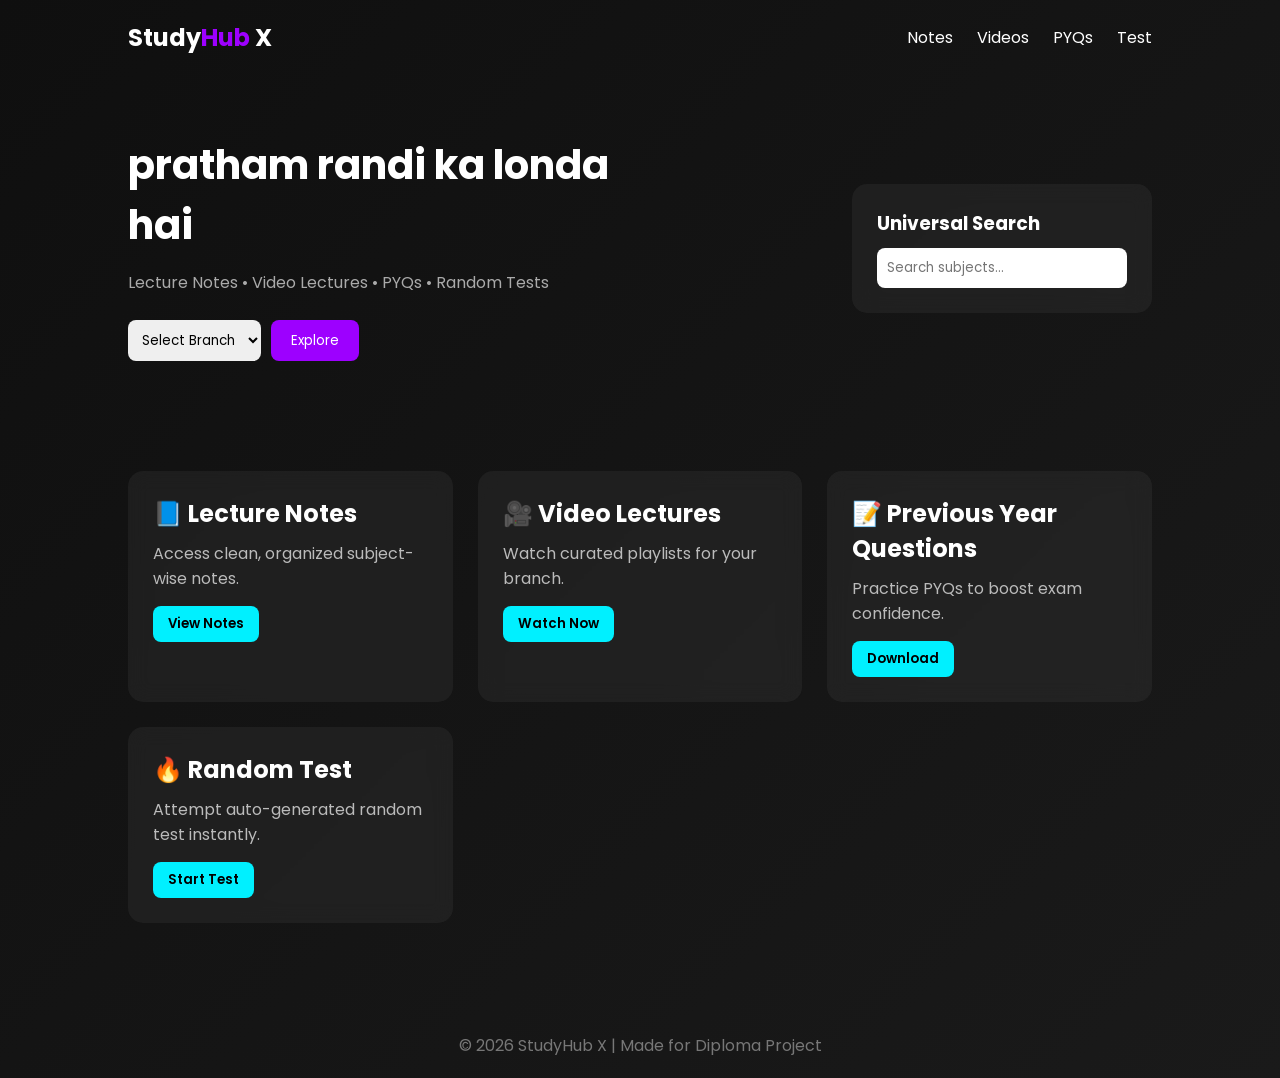
==== index.html @ e8bd6703 "Change hero section heading text Updated the hero section heading to a new title." ====
<!DOCTYPE html>

<html lang="en">
<head>
  <meta charset="UTF-8">
  <title>StudyHub X</title>
  <link rel="stylesheet" href="style.css">
  <link href="https://fonts.googleapis.com/css2?family=Poppins:wght@300;400;600;700&display=swap" rel="stylesheet">
</head>
<body>
<script src="script.js"></script>
  <header>
    <div class="logo">Study<span>Hub</span> X</div>
    <nav>
      <a href="#">Notes</a>
      <a href="#">Videos</a>
      <a href="#">PYQs</a>
      <a href="#">Test</a>
    </nav>
  </header>

  <section class="hero">
    <div class="hero-left">
      <h1>pratham randi ka londa<br> hai</h1>
      <p>Lecture Notes • Video Lectures • PYQs • Random Tests</p>

      <div class="branch-box">
        <select>
          <option>Select Branch</option>
          <option>CSE</option>
          <option>IT</option>
          
        </select>
        <button>Explore</button>
      </div>
    </div>

    <div class="hero-right">
      <div class="search-card">
        <h3>Universal Search</h3>
        <input type="text" placeholder="Search subjects...">
      </div>
    </div>
  </section>

  <section class="features">
    <div class="card">
      <h2>📘 Lecture Notes</h2>
      <p>Access clean, organized subject-wise notes.</p>
      <button>View Notes</button>
    </div>

    <div class="card">
      <h2>🎥 Video Lectures</h2>
      <p>Watch curated playlists for your branch.</p>
     
      <button  href="videolecher.html" class="nav-btn">Watch Now</button>
    </div>

    <div class="card">
      <h2>📝 Previous Year Questions</h2>
      <p>Practice PYQs to boost exam confidence.</p>
      <button>Download</button>
    </div>

    <div class="card">
      <h2>🔥 Random Test</h2>
      <p>Attempt auto-generated random test instantly.</p>
      <button>Start Test</button>
    </div>
  </section>

  
  <footer>
    <p>© 2026 StudyHub X | Made for Diploma Project</p>
  </footer>

</body>

</html>
---- style.css ----
* {
  margin: 0;
  padding: 0;
  box-sizing: border-box;
  font-family: 'Poppins', sans-serif;
}

body {
  background: linear-gradient(135deg, #0f0f0f, #1a1a1a);
  color: white;
}

/* HEADER */
header {
  display: flex;
  justify-content: space-between;
  align-items: center;
  padding: 20px 10%;
}

.logo {
  font-size: 24px;
  font-weight: 700;
}

.logo span {
  color: #9d00ff;
}

nav a {
  color: white;
  text-decoration: none;
  margin-left: 20px;
  transition: 0.3s;
}

nav a:hover {
  color: #00f0ff;
}

/* HERO SECTION */
.hero {
  display: flex;
  justify-content: space-between;
  align-items: center;
  padding: 60px 10%;
  flex-wrap: wrap;
}

.hero-left {
  max-width: 500px;
}

.hero-left h1 {
  font-size: 40px;
  margin-bottom: 15px;
}

.hero-left p {
  color: #aaa;
  margin-bottom: 25px;
}

.branch-box {
  display: flex;
  gap: 10px;
}

.branch-box select {
  padding: 10px;
  border-radius: 8px;
  border: none;
}

.branch-box button {
  padding: 10px 20px;
  border-radius: 8px;
  border: none;
  background: #9d00ff;
  color: white;
  cursor: pointer;
  transition: 0.3s;
}

.branch-box button:hover {
  background: #7a00cc;
}

/* SEARCH CARD */
.search-card {
  background: rgba(255, 255, 255, 0.05);
  padding: 25px;
  border-radius: 15px;
  backdrop-filter: blur(10px);
  width: 300px;
}

.search-card input {
  width: 100%;
  padding: 10px;
  margin-top: 10px;
  border-radius: 8px;
  border: none;
}

/* FEATURES */
.features {
  display: grid;
  grid-template-columns: repeat(auto-fit, minmax(250px, 1fr));
  gap: 25px;
  padding: 50px 10%;
}

.card {
  background: rgba(255, 255, 255, 0.05);
  padding: 25px;
  border-radius: 15px;
  backdrop-filter: blur(10px);
  transition: 0.3s;
}

.card:hover {
  transform: translateY(-8px);
  box-shadow: 0 0 20px rgba(157, 0, 255, 0.4);
}

.card h2 {
  margin-bottom: 10px;
}

.card p {
  color: #bbb;
  margin-bottom: 15px;
}

.card button {
  padding: 8px 15px;
  border: none;
  border-radius: 8px;
  background: #00f0ff;
  color: black;
  cursor: pointer;
  font-weight: 600;
  transition: 0.3s;
}

.card button:hover {
  background: #00c3cc;
}

/* FOOTER */
footer {
  text-align: center;
  padding: 20px;
  color: #777;
  margin-top: 40px;
}




/* _______________________________________video lec_______________________________________ */







.video-section {
  padding: 60px 10%;
}
.video-card {
    margin-bottom: 25px;
}
.video-section h1 {
  margin-bottom: 30px;
  font-size: 36px;
}

/* YEAR BOX */
.year-box {
  background: rgba(255,255,255,0.05);
  padding: 25px;
  border-radius: 15px;
  margin-bottom: 30px;
}

/* SEMESTER */
.semester-box {
  margin-top: 20px;
  padding-left: 20px;
}


/* SUBJECT */
.subject-box {
  margin-top: 20px;
  padding-left: 20px;
  margin-top: 20px;
  display: flex;          /* 👈 makes horizontal */
  gap: 30px;              /* space between cards */
  flex-wrap: wrap;        /* responsive */
}

.subject-box h4 {
  color: #9d00ff;
  margin-bottom: 15px;
}

/* VIDEO LIST */
.video-list {
  display: grid;
  grid-template-columns: repeat(auto-fit, minmax(200px, 1fr));
  gap: 20px;
}

/* VIDEO CARD */
.video-card {
  background: rgba(255,255,255,0.07);
  padding: 20px;
  border-radius: 12px;
  transition: 0.3s;
   margin-bottom: 25px;

}

.video-card:hover {
  transform: translateY(-5px);
  box-shadow: 0 0 15px rgba(157,0,255,0.5);
}

.video-card p {
  margin-bottom: 10px;
}

.video-card a {
  text-decoration: none;
  padding: 6px 12px;
  background: #00f0ff;
  color: black;
  border-radius: 6px;
  font-weight: 600;
}
.video-card {
    background: #1e1e1e;
    padding: 20px;
    border-radius: 15px;
    width: 320px;
    text-align: center;
    color: white;
    box-shadow: 0 0 15px rgba(0,0,0,0.5);
}

.video-card img {
    width: 100%;
    border-radius: 1px;
    transition: 0.3s;
}


.watch-btn {
    margin-top: 15px;
    width: 100%;          /* 👈 makes button long */
    padding: 12px;
    border: none;
    border-radius: 8px;
    background: #00ff99;
    color: black;
    font-weight: bold;
    cursor: pointer;
    transition: 0.3s;
}

.watch-btn:hover {
    background: #00cc77;
    transform: scale(1.05);
}
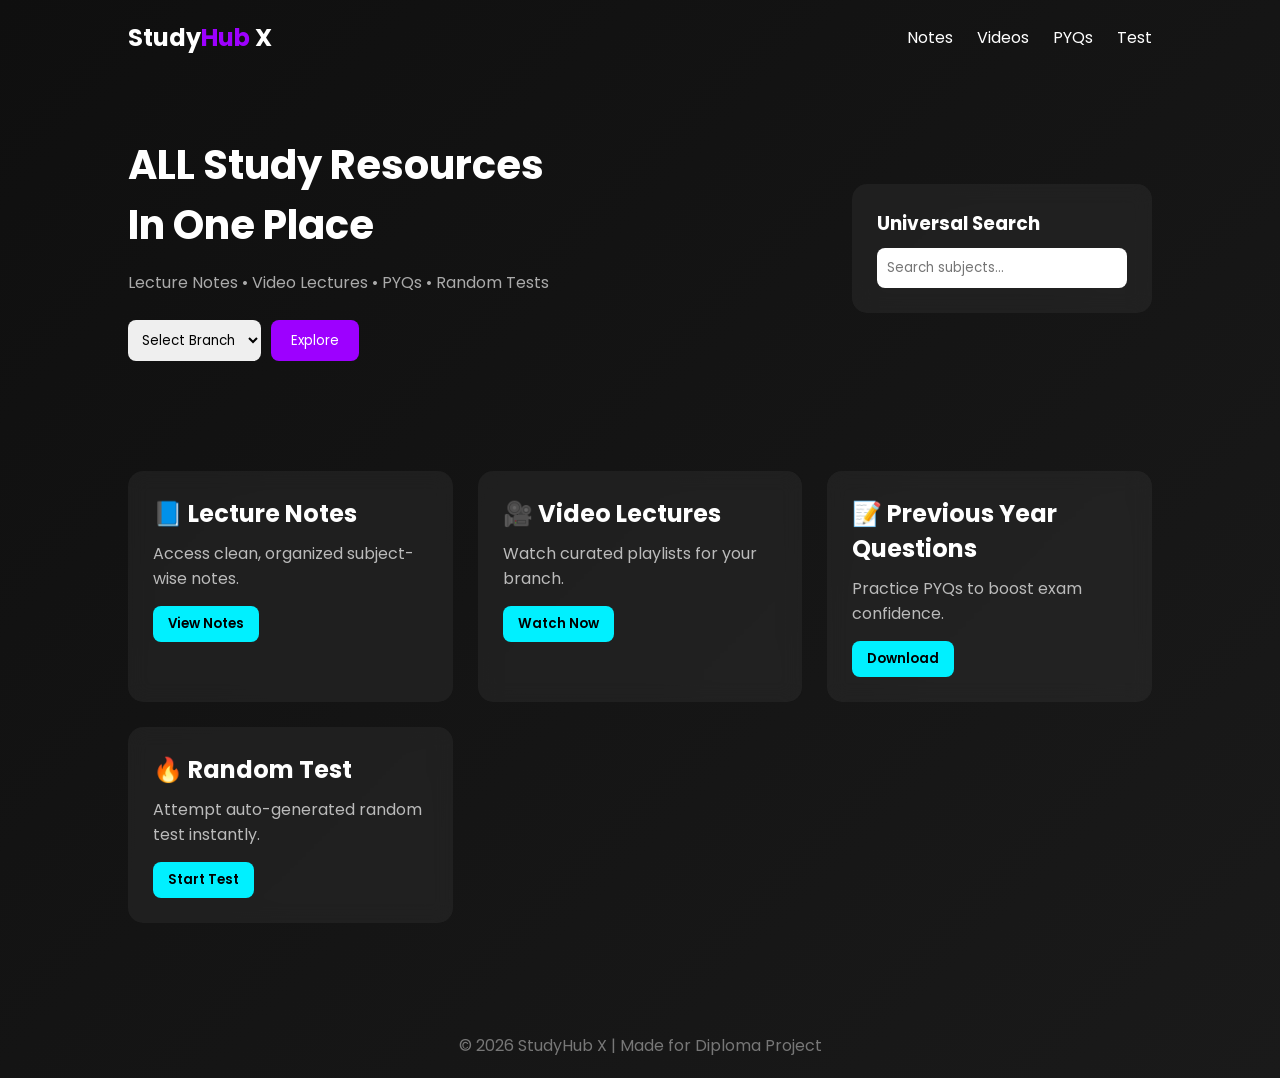
==== commit 3921b25f: "minor heading changes Updated the hero section heading to reflect all study resources in one place." ====
--- a/index.html
+++ b/index.html
@@ -21,7 +21,7 @@
 
   <section class="hero">
     <div class="hero-left">
-      <h1>pratham randi ka londa<br> hai</h1>
+      <h1>ALL Study Resources<br> In One Place</h1>
       <p>Lecture Notes • Video Lectures • PYQs • Random Tests</p>
 
       <div class="branch-box">
@@ -78,3 +78,4 @@
 </body>
 
 </html>
+
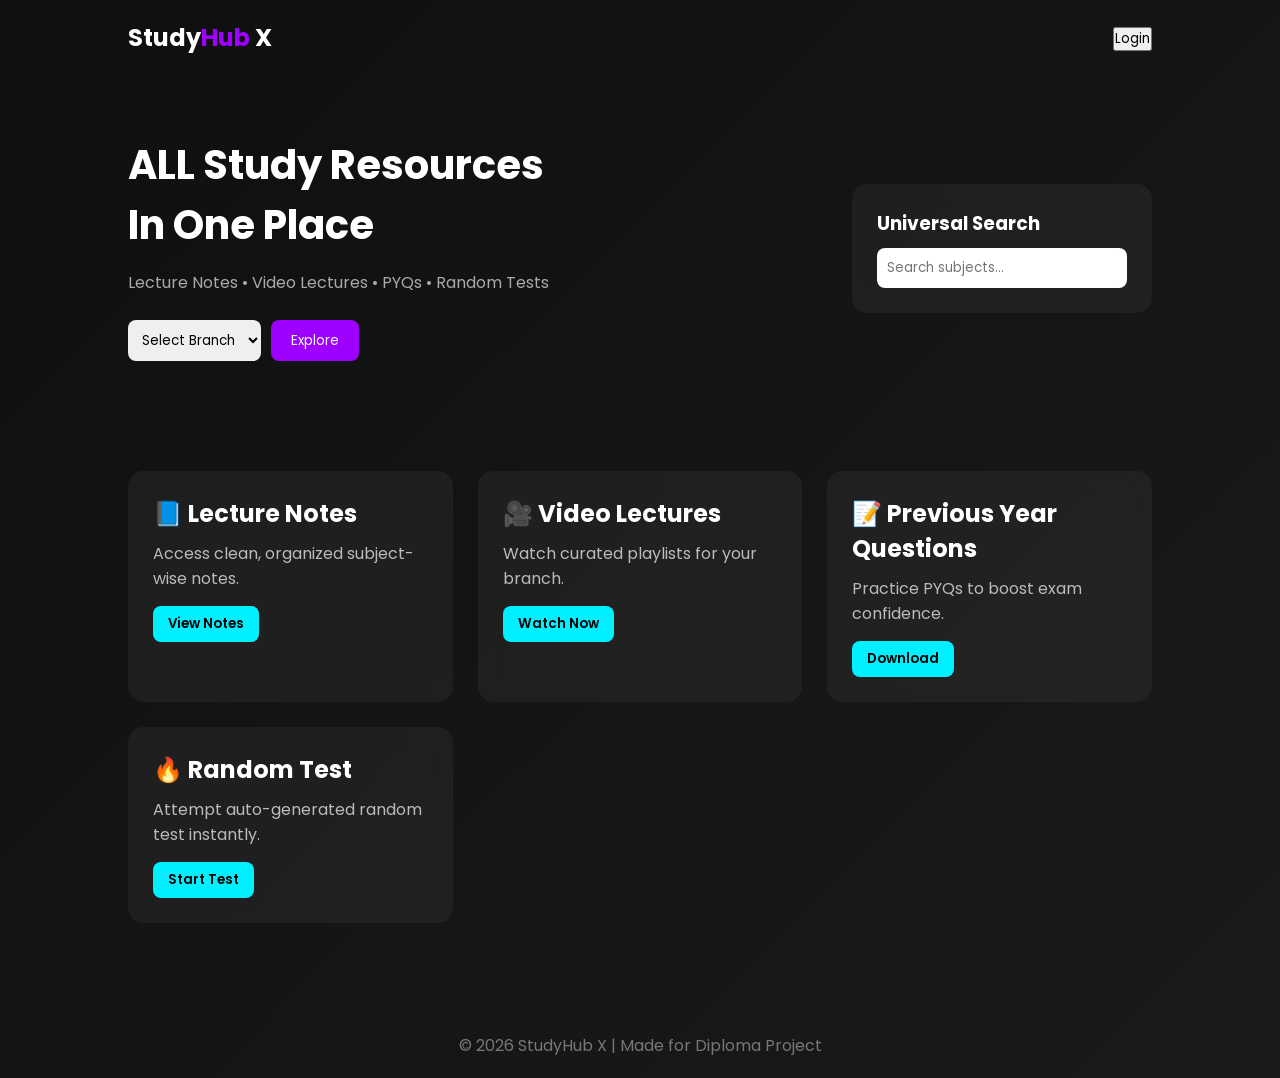
==== commit cab71379: "include login button Replaced navigation links with a login button in the header." ====
--- a/index.html
+++ b/index.html
@@ -12,10 +12,7 @@
   <header>
     <div class="logo">Study<span>Hub</span> X</div>
     <nav>
-      <a href="#">Notes</a>
-      <a href="#">Videos</a>
-      <a href="#">PYQs</a>
-      <a href="#">Test</a>
+      <button onclick="openLogin()">Login</button>
     </nav>
   </header>
 
@@ -54,7 +51,7 @@
       <h2>🎥 Video Lectures</h2>
       <p>Watch curated playlists for your branch.</p>
      
-      <button  href="videolecher.html" class="nav-btn">Watch Now</button>
+      <button  href="videolecture.html" class="nav-btn">Watch Now</button>
     </div>
 
     <div class="card">
--- a/style.css
+++ b/style.css
@@ -198,9 +198,9 @@
   margin-top: 20px;
   padding-left: 20px;
   margin-top: 20px;
-  display: flex;          /* 👈 makes horizontal */
-  gap: 30px;              /* space between cards */
-  flex-wrap: wrap;        /* responsive */
+  display: flex;          
+  gap: 30px;             
+  flex-wrap: wrap;        
 }
 
 .subject-box h4 {
@@ -275,4 +275,4 @@
 .watch-btn:hover {
     background: #00cc77;
     transform: scale(1.05);
-}+}
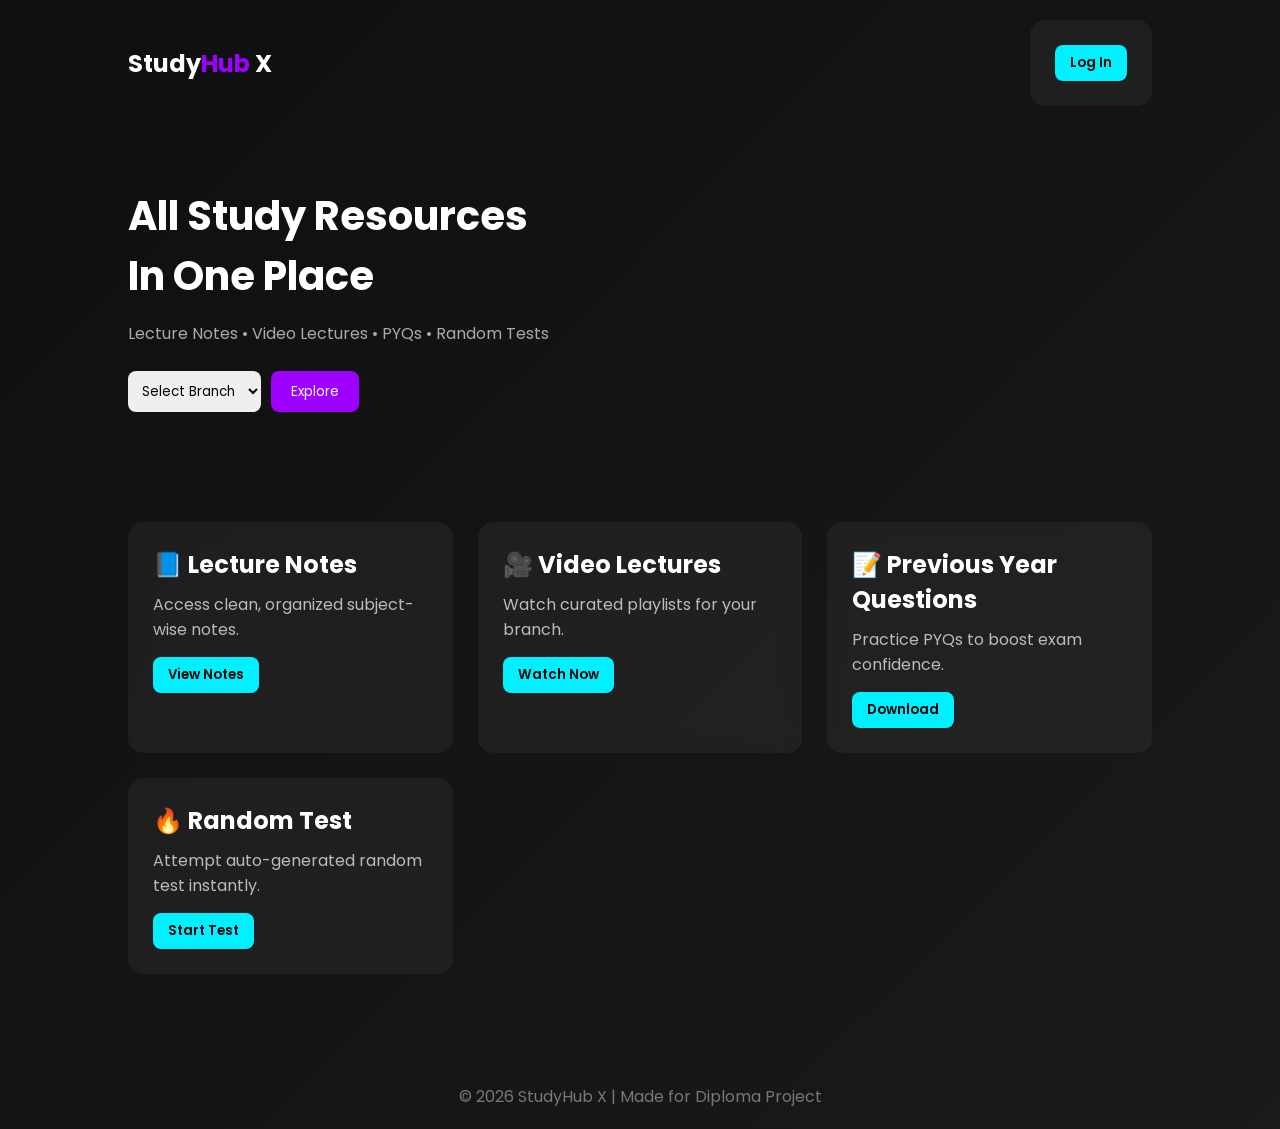
==== commit 3c5650ab: "Refactor login button and improve HTML structure Updated the login button functionality and fixed mi" ====
--- a/index.html
+++ b/index.html
@@ -5,20 +5,32 @@
   <meta charset="UTF-8">
   <title>StudyHub X</title>
   <link rel="stylesheet" href="style.css">
+
   <link href="https://fonts.googleapis.com/css2?family=Poppins:wght@300;400;600;700&display=swap" rel="stylesheet">
+
 </head>
 <body>
 <script src="script.js"></script>
   <header>
     <div class="logo">Study<span>Hub</span> X</div>
-    <nav>
-      <button onclick="openLogin()">Login</button>
-    </nav>
+     
+    <div class="card">
+  
+    <button onclick="goLogin()" class="nav-btn">Log In</button>
+
+<script>
+function goLogin(){
+  window.location.href = "log in.html";
+}
+</script>
+    
+    
+   </div>
   </header>
 
   <section class="hero">
     <div class="hero-left">
-      <h1>ALL Study Resources<br> In One Place</h1>
+      <h1>All Study Resources <br> In One Place</h1>
       <p>Lecture Notes • Video Lectures • PYQs • Random Tests</p>
 
       <div class="branch-box">
@@ -32,12 +44,7 @@
       </div>
     </div>
 
-    <div class="hero-right">
-      <div class="search-card">
-        <h3>Universal Search</h3>
-        <input type="text" placeholder="Search subjects...">
-      </div>
-    </div>
+   
   </section>
 
   <section class="features">
@@ -51,7 +58,7 @@
       <h2>🎥 Video Lectures</h2>
       <p>Watch curated playlists for your branch.</p>
      
-      <button  href="videolecture.html" class="nav-btn">Watch Now</button>
+      <button  href="videolecher.html" class="nav-btn">Watch Now</button>
     </div>
 
     <div class="card">
@@ -66,13 +73,11 @@
       <button>Start Test</button>
     </div>
   </section>
-
+  
   
   <footer>
     <p>© 2026 StudyHub X | Made for Diploma Project</p>
   </footer>
 
 </body>
-
 </html>
-
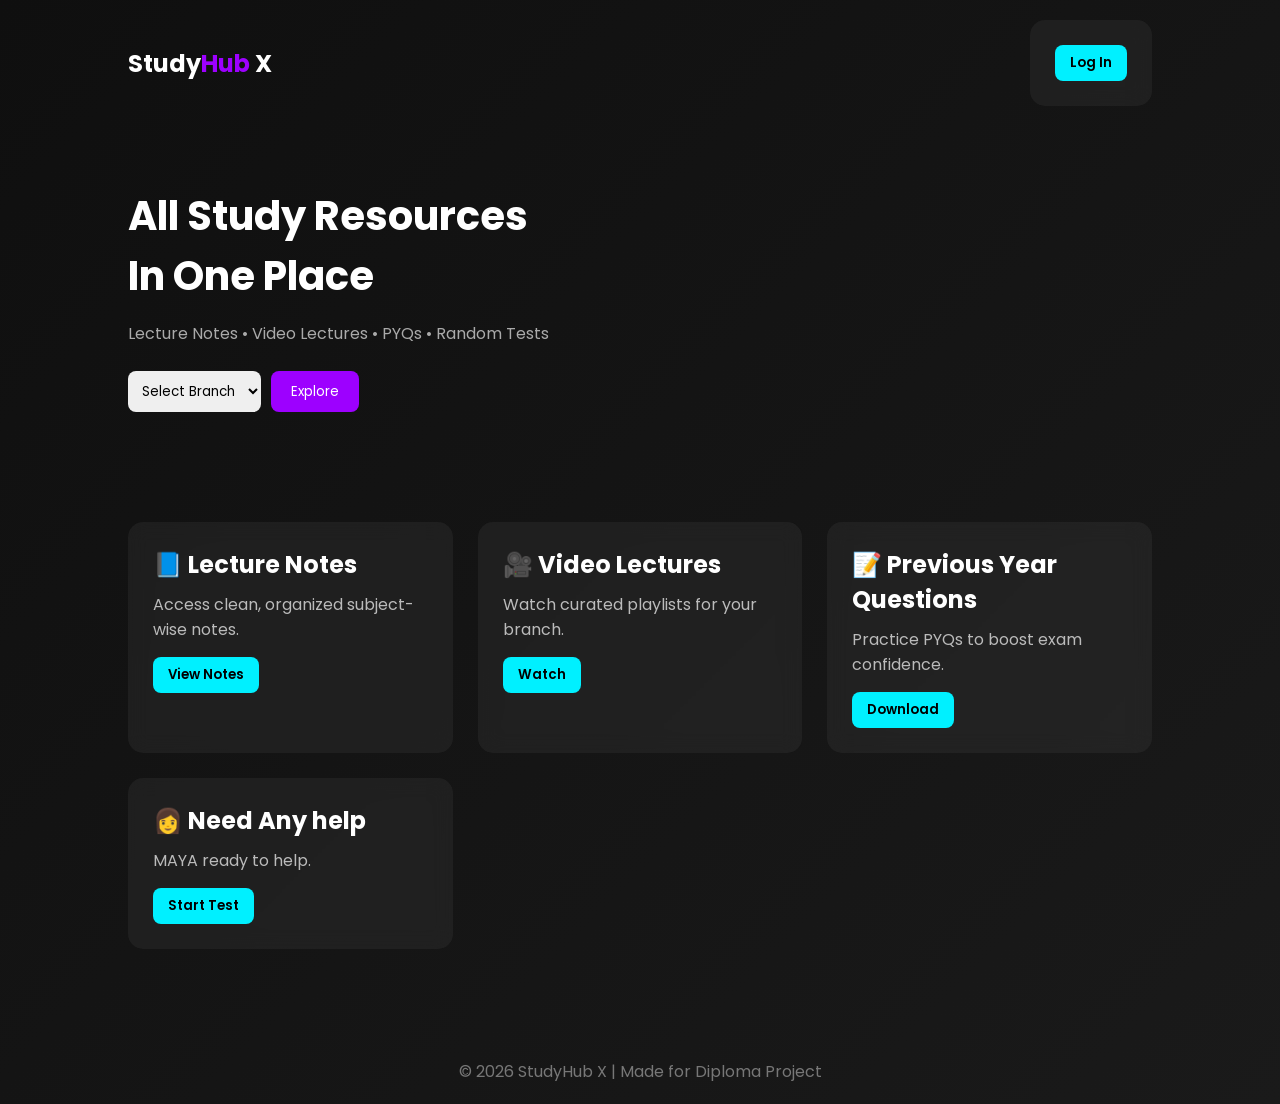
==== commit ef25fbac: "new ui" ====
--- a/index.html
+++ b/index.html
@@ -57,8 +57,9 @@
     <div class="card">
       <h2>🎥 Video Lectures</h2>
       <p>Watch curated playlists for your branch.</p>
-     
-      <button  href="videolecher.html" class="nav-btn">Watch Now</button>
+     <a href="videolecher.html">
+  <button>Watch</button>
+</a>
     </div>
 
     <div class="card">
@@ -68,9 +69,11 @@
     </div>
 
     <div class="card">
-      <h2>🔥 Random Test</h2>
-      <p>Attempt auto-generated random test instantly.</p>
-      <button>Start Test</button>
+      <h2>👩 Need Any help</h2>
+      <p>MAYA ready to help.</p>
+     <a href="chatwithai.html">
+  <button>Start Test</button>
+</a>
     </div>
   </section>
   
@@ -80,4 +83,4 @@
   </footer>
 
 </body>
-</html>
+</html>
--- a/style.css
+++ b/style.css
@@ -198,9 +198,9 @@
   margin-top: 20px;
   padding-left: 20px;
   margin-top: 20px;
-  display: flex;          
-  gap: 30px;             
-  flex-wrap: wrap;        
+  display: flex;          /* 👈 makes horizontal */
+  gap: 30px;              /* space between cards */
+  flex-wrap: wrap;        /* responsive */
 }
 
 .subject-box h4 {
@@ -276,3 +276,57 @@
     background: #00cc77;
     transform: scale(1.05);
 }
+.signup-box {
+  background: #1e1e1e;
+  padding: 30px;
+  width: 320px;
+  margin: 100px auto;
+  border-radius: 15px;
+  text-align: center;
+  box-shadow: 0 0 20px rgba(0,0,0,0.6);
+}
+
+.signup-box h2 {
+  margin-bottom: 15px;
+}
+
+.signup-box input {
+  width: 100%;
+  padding: 12px;
+  margin: 10px 0;
+  border-radius: 8px;
+  border: none;
+}
+
+.signup-box button {
+  width: 100%;
+  padding: 12px;
+  border: none;
+  border-radius: 8px;
+  background: #00ff99;
+  color: black;
+  font-weight: bold;
+  cursor: pointer;
+  transition: 0.3s;
+}
+
+.signup-box button:hover {
+  background: #00cc77;
+}
+
+.signup-box a {
+  color: #00f0ff;
+  text-decoration: none;
+}
+
+
+
+
+
+
+
+
+
+
+
+
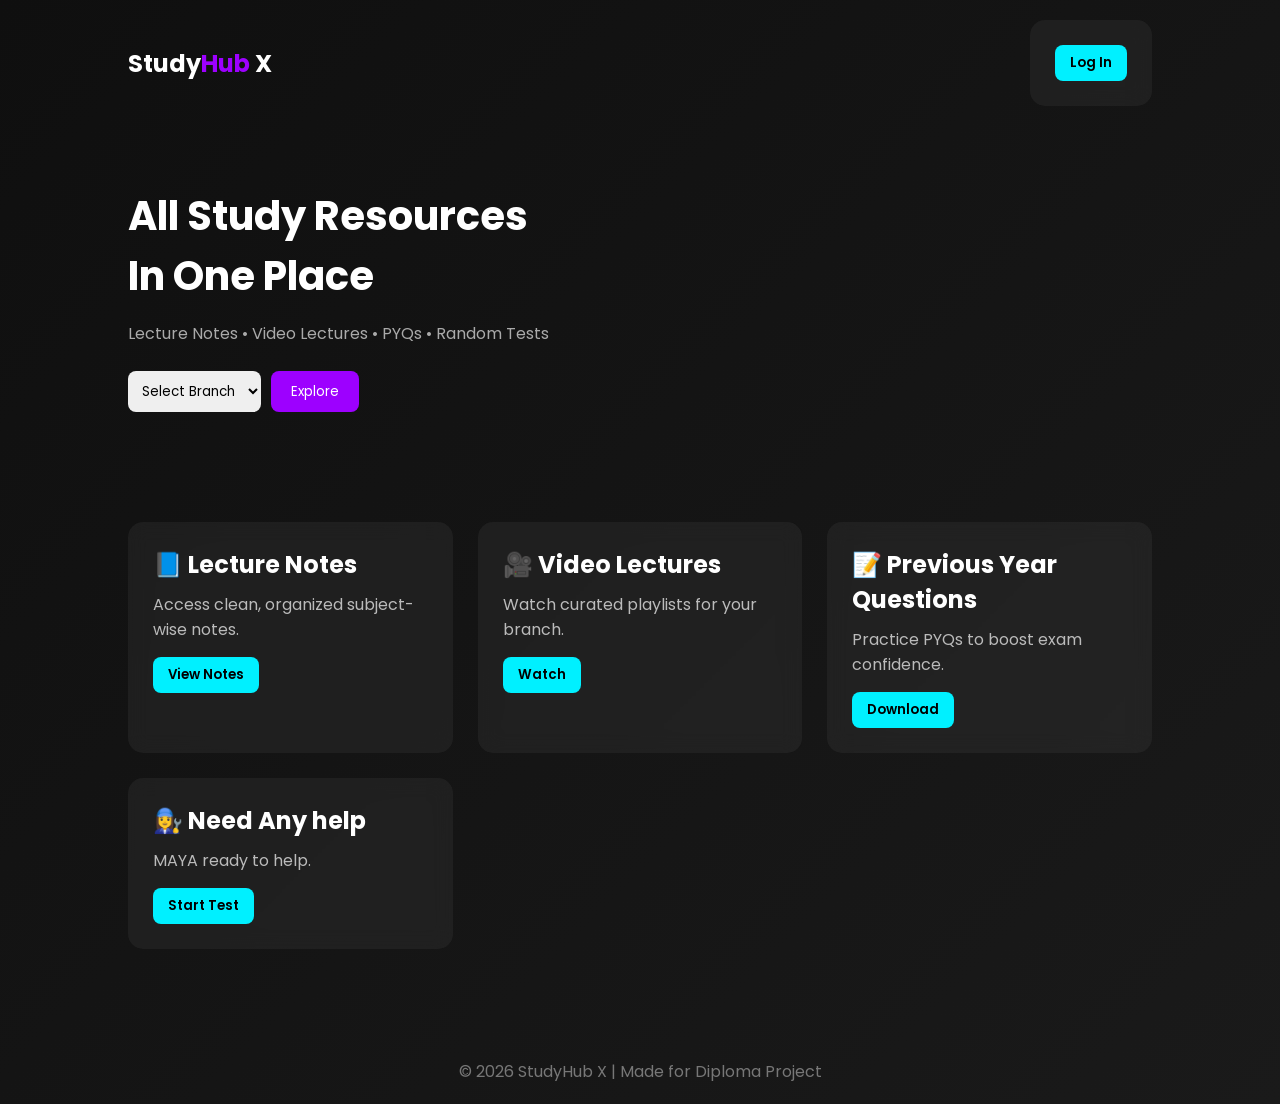
==== commit 00b79fdf: "Fix HTML formatting and structure" ====
--- a/index.html
+++ b/index.html
@@ -69,7 +69,7 @@
     </div>
 
     <div class="card">
-      <h2>👩 Need Any help</h2>
+      <h2>👩‍🔧 Need Any help</h2>
       <p>MAYA ready to help.</p>
      <a href="chatwithai.html">
   <button>Start Test</button>
@@ -83,4 +83,4 @@
   </footer>
 
 </body>
-</html>+</html>
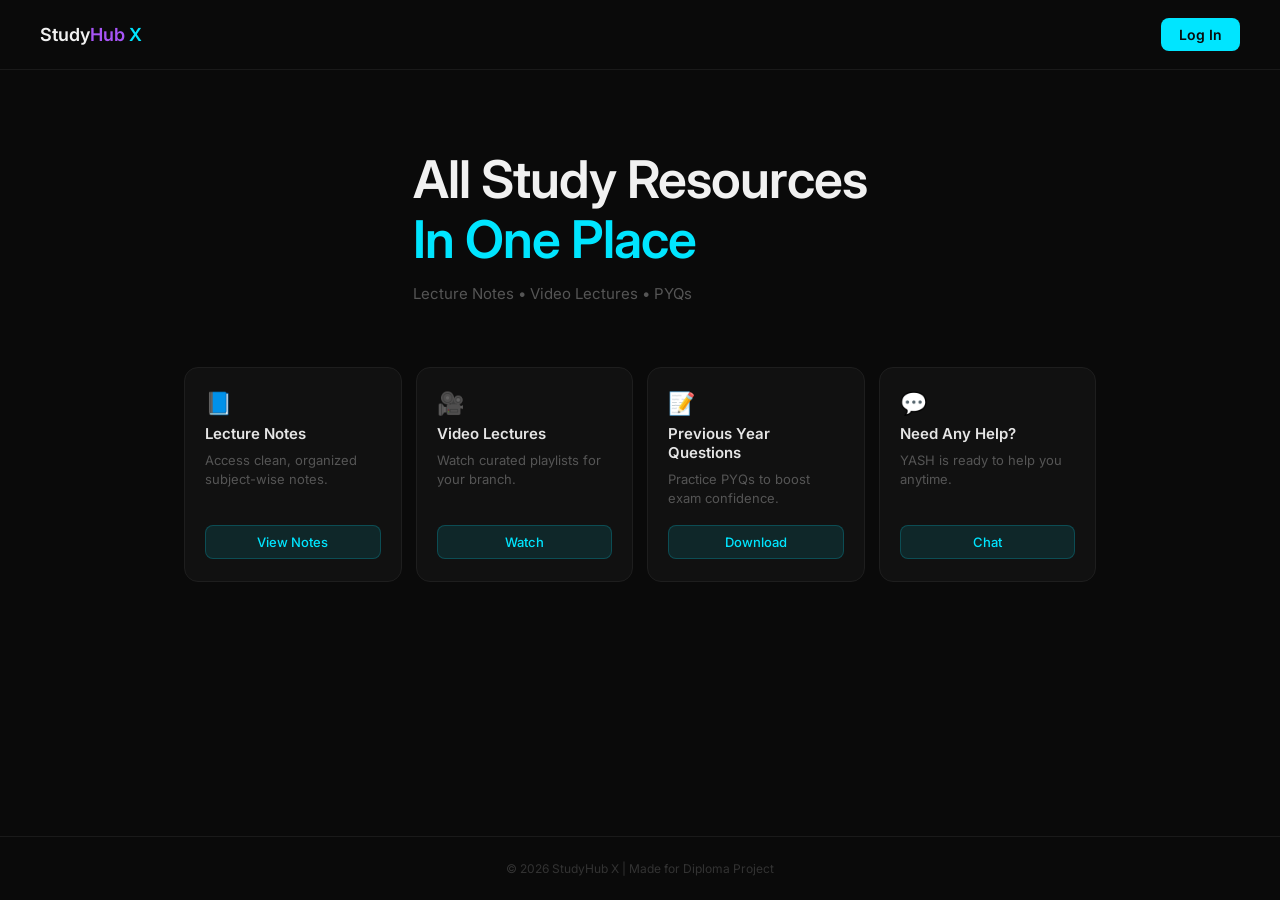
==== commit d7aeac2d: "Add files via upload new update" ====
--- a/index.html
+++ b/index.html
@@ -1,86 +1,182 @@
 <!DOCTYPE html>
-
 <html lang="en">
 <head>
-  <meta charset="UTF-8">
-  <title>StudyHub X</title>
-  <link rel="stylesheet" href="style.css">
+<meta charset="UTF-8">
+<meta name="viewport" content="width=device-width, initial-scale=1.0">
+<title>StudyHub X</title>
+<link href="https://fonts.googleapis.com/css2?family=Inter:wght@400;500;600&display=swap" rel="stylesheet">
+<style>
+  * { box-sizing: border-box; margin: 0; padding: 0; }
 
-  <link href="https://fonts.googleapis.com/css2?family=Poppins:wght@300;400;600;700&display=swap" rel="stylesheet">
+  body {
+    font-family: 'Inter', sans-serif;
+    background: #0a0a0a;
+    color: #f1f1f1;
+    min-height: 100vh;
+    display: flex;
+    flex-direction: column;
+  }
 
+  /* NAV */
+  nav {
+    display: flex;
+    align-items: center;
+    justify-content: space-between;
+    padding: 18px 40px;
+    border-bottom: 1px solid #1a1a1a;
+  }
+
+  .logo { font-size: 18px; font-weight: 600; }
+  .logo span { color: #a855f7; }
+  .logo em { color: #00e5ff; font-style: normal; }
+
+  .btn-login {
+    background: #00e5ff;
+    color: #0a0a0a;
+    border: none;
+    padding: 8px 18px;
+    border-radius: 8px;
+    font-family: 'Inter', sans-serif;
+    font-size: 14px;
+    font-weight: 600;
+    cursor: pointer;
+    transition: opacity 0.2s;
+  }
+  .btn-login:hover { opacity: 0.85; }
+
+  /* HERO */
+  .hero {
+    max-width: 960px;
+    margin: 0 auto;
+    padding: 80px 24px 64px;
+  }
+
+  .hero h1 {
+    font-size: clamp(32px, 5vw, 52px);
+    font-weight: 600;
+    line-height: 1.15;
+    letter-spacing: -1px;
+    margin-bottom: 14px;
+  }
+
+  .hero h1 em {
+    font-style: normal;
+    color: #00e5ff;
+  }
+
+  .hero p {
+    color: #555;
+    font-size: 15px;
+  }
+
+  /* CARDS */
+  .cards {
+    max-width: 960px;
+    margin: 0 auto;
+    padding: 0 24px;
+    display: grid;
+    grid-template-columns: repeat(auto-fill, minmax(200px, 1fr));
+    gap: 14px;
+  }
+
+  .card {
+    background: #111;
+    border: 1px solid #1e1e1e;
+    border-radius: 14px;
+    padding: 22px 20px;
+    display: flex;
+    flex-direction: column;
+    gap: 8px;
+    transition: border-color 0.2s, transform 0.2s;
+  }
+  .card:hover { border-color: #00e5ff; transform: translateY(-2px); }
+
+  .card-icon { font-size: 22px; }
+
+  .card h2 {
+    font-size: 15px;
+    font-weight: 600;
+    color: #e5e5e5;
+  }
+
+  .card p {
+    font-size: 13px;
+    color: #555;
+    line-height: 1.5;
+    flex: 1;
+  }
+
+  .card a { text-decoration: none; margin-top: 8px; }
+
+  .card-btn {
+    width: 100%;
+    background: rgba(0,229,255,0.1);
+    border: 1px solid rgba(0,229,255,0.2);
+    color: #00e5ff;
+    font-family: 'Inter', sans-serif;
+    font-size: 13px;
+    font-weight: 500;
+    padding: 8px;
+    border-radius: 8px;
+    cursor: pointer;
+    transition: background 0.2s;
+  }
+  .card-btn:hover { background: rgba(0,229,255,0.18); }
+
+  /* FOOTER */
+  footer {
+    margin-top: auto;
+    padding: 24px;
+    text-align: center;
+    font-size: 12px;
+    color: #333;
+    border-top: 1px solid #1a1a1a;
+  }
+</style>
 </head>
 <body>
-<script src="script.js"></script>
-  <header>
-    <div class="logo">Study<span>Hub</span> X</div>
-     
-    <div class="card">
-  
-    <button onclick="goLogin()" class="nav-btn">Log In</button>
 
-<script>
-function goLogin(){
-  window.location.href = "log in.html";
-}
-</script>
-    
-    
-   </div>
-  </header>
+<nav>
+  <div class="logo">Study<span>Hub</span> <em>X</em></div>
+  <button class="btn-login" onclick="window.location.href='log in.html'">Log In</button>
+</nav>
 
-  <section class="hero">
-    <div class="hero-left">
-      <h1>All Study Resources <br> In One Place</h1>
-      <p>Lecture Notes • Video Lectures • PYQs • Random Tests</p>
+<div class="hero">
+  <h1>All Study Resources<br><em>In One Place</em></h1>
+  <p>Lecture Notes • Video Lectures • PYQs</p>
+</div>
 
-      <div class="branch-box">
-        <select>
-          <option>Select Branch</option>
-          <option>CSE</option>
-          <option>IT</option>
-          
-        </select>
-        <button>Explore</button>
-      </div>
-    </div>
+<div class="cards">
+  <div class="card">
+    <div class="card-icon">📘</div>
+    <h2>Lecture Notes</h2>
+    <p>Access clean, organized subject-wise notes.</p>
+    <a href="lecturenotes.html"><button class="card-btn">View Notes</button></a>
+  </div>
 
-   
-  </section>
+  <div class="card">
+    <div class="card-icon">🎥</div>
+    <h2>Video Lectures</h2>
+    <p>Watch curated playlists for your branch.</p>
+    <a href="videolecher.html"><button class="card-btn">Watch</button></a>
+  </div>
 
-  <section class="features">
-    <div class="card">
-      <h2>📘 Lecture Notes</h2>
-      <p>Access clean, organized subject-wise notes.</p>
-      <button>View Notes</button>
-    </div>
+  <div class="card">
+    <div class="card-icon">📝</div>
+    <h2>Previous Year Questions</h2>
+    <p>Practice PYQs to boost exam confidence.</p>
+    <a href="pyq.html"><button class="card-btn">Download</button></a>
+  </div>
 
-    <div class="card">
-      <h2>🎥 Video Lectures</h2>
-      <p>Watch curated playlists for your branch.</p>
-     <a href="videolecher.html">
-  <button>Watch</button>
-</a>
-    </div>
+  <div class="card">
+    <div class="card-icon">💬</div>
+    <h2>Need Any Help?</h2>
+    <p>YASH is ready to help you anytime.</p>
+    <a href="chatwithai.html"><button class="card-btn">Chat</button></a>
+  </div>
+</div>
 
-    <div class="card">
-      <h2>📝 Previous Year Questions</h2>
-      <p>Practice PYQs to boost exam confidence.</p>
-      <button>Download</button>
-    </div>
-
-    <div class="card">
-      <h2>👩‍🔧 Need Any help</h2>
-      <p>MAYA ready to help.</p>
-     <a href="chatwithai.html">
-  <button>Start Test</button>
-</a>
-    </div>
-  </section>
-  
-  
-  <footer>
-    <p>© 2026 StudyHub X | Made for Diploma Project</p>
-  </footer>
+<footer>© 2026 StudyHub X | Made for Diploma Project</footer>
 
 </body>
-</html>
+</html>
